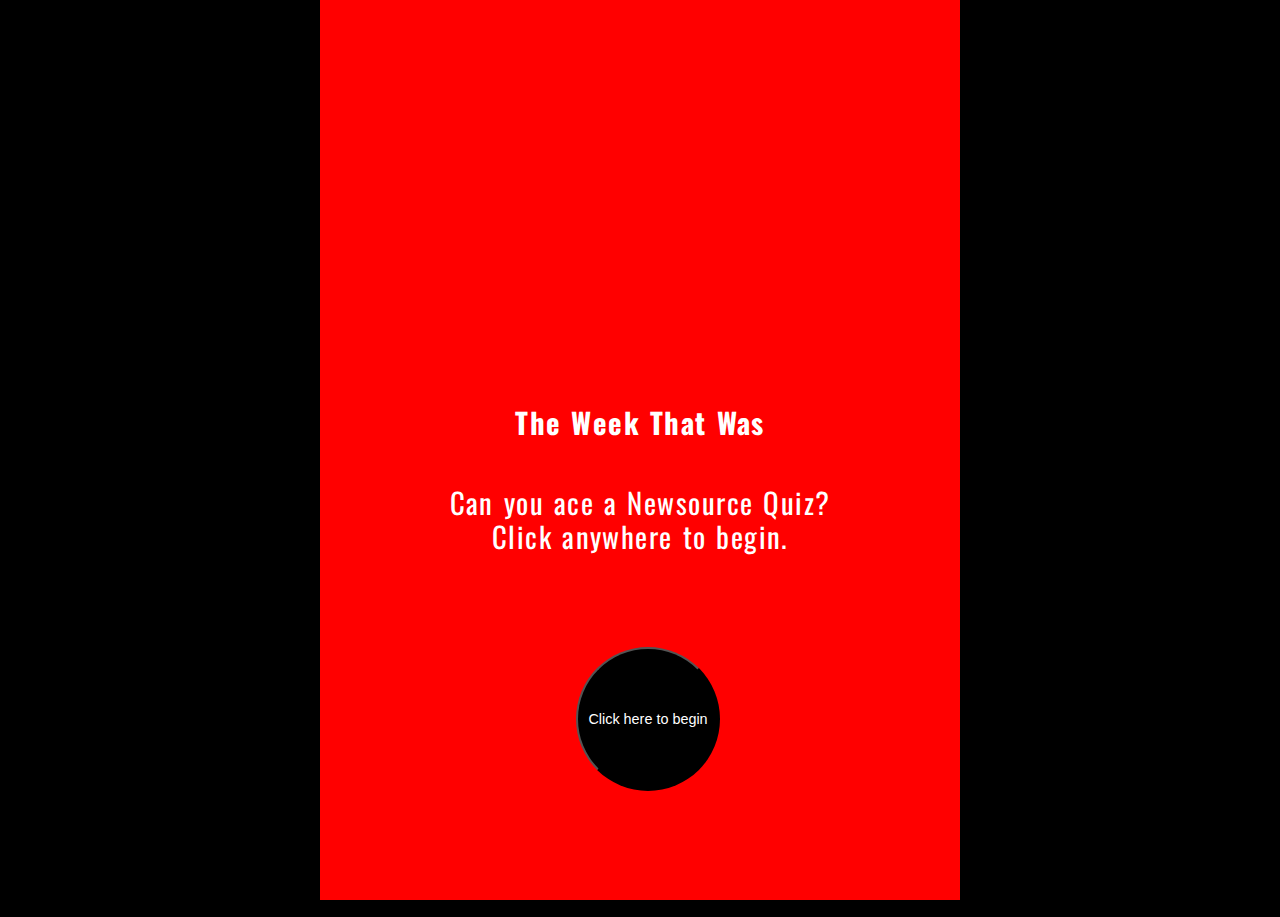
==== quiztest/index.html @ a09a920c "First Commit" ====
<!DOCTYPE html>
<html lang="en">
<head>
    <meta charset="UTF-8">
    <meta name="viewport" content="width=device-width, initial-scale=1.0">
    <meta http-equiv="X-UA-Compatible" content="ie=edge">
    <link rel="stylesheet" href="style.css">
    <link href="https://fonts.googleapis.com/css2?family=Oswald:wght@600&display=swap" rel="stylesheet">

    <title>Newsource Quiz</title>
</head>
<body>

        <div class="quiz-container">
       
            <div id = introductory-page>
              <h1> The Week That Was</h1>
              <p> Can you ace a Newsource Quiz? <br> Click anywhere to begin.</p>
              <button id= "introduction">Click here to begin</button>
        </div>
    
  
      <div id = "score-container">
        <h3 class="score-tag">Score</h3> 
        
        </div>   

        <div id= "cardOne">
               
          <img id="image" > 
                <div id = "question">
                <h3 id ="main-question"> </h3>
              
             
          </div>

          

        
       
               
</div>
  

  </div>











<script src="index.js" defer></script>
</body>
</html>
---- quiztest/style.css ----
* {
    box-sizing: border-box;
    margin: 0;
    padding: 0;
  }
  
body{
    background-color: black;
    font-family: 'Oswald', sans-serif;
    font-size: .9em;
    font-weight: normal;
    word-spacing: 0.1em;
    letter-spacing: .1em;
    line-height: 1.2;
}

.quiz-container{
    width: 50%;
    background-color: black;
    margin: 0 auto;
}

.quiz-container p{
    position: relative;
    top: 50%;
    font-size: 2em;
    text-align: center;
    color: white;
}

#cardOne, #cardTwo{
    width: 100%;
   margin: 0auto;
}

#introductory-page{
    background-color: red;
    width: 100%;
    height: 100vh;
}
h1{
    position: relative;
    top: 45%;
    text-align: center;
    color: white;
    
}


#score-container h3{
    text-align: center;  
    position: relative;
    top: .5em;  
    color: black;  
}

#score-container{
    position: fixed;
    top: 4em;
    width: 10em;
    height: 10em;
    background-color: orange;
    border-radius: 100%;
    z-index: 2;
    padding: 1em;
}

h3{ font-size: 2em;
    color: white;
    text-align: left;
    line-height: 1.5em;
}



    img {
    width: 100%;
}


button{
    width: 100%;
    height: 1.5em;
    float: left;
    font-size: 2em;
    color: white;
    background-color:black;
   margin: 0 auto;
    border-radius: 5px;
    margin-top: .2em;
}

button:hover{
    background-color: gray;
    transition: background-color .15s, font-size .15s;
    cursor: pointer;
}

.answerKey{
  font-size: 3em;
  color: white;
}

.score{
    color: black;
    padding: -1em;
}
.answer{
 color: red;   
}

#introduction{
border-radius: 50%;
height: 10em;
width: 10em;
font-size: 1em;
position: relative;
left: 40%;
top: 60%;
}
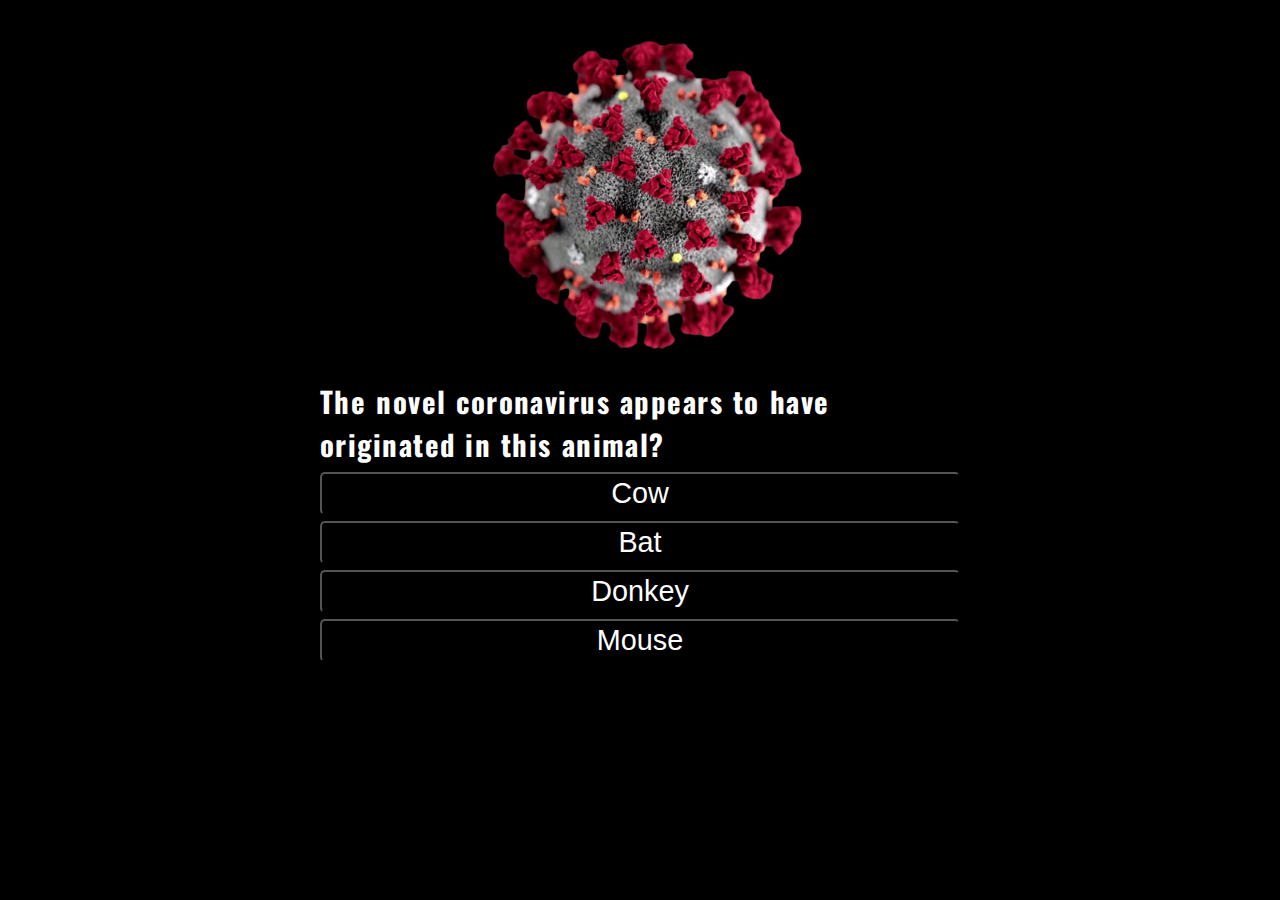
==== commit 83b97c01: "latest upload" ====
--- a/quiztest/index.html
+++ b/quiztest/index.html
@@ -9,40 +9,34 @@
 
     <title>Newsource Quiz</title>
 </head>
-<body>
+  <body>
 
         <div class="quiz-container">
-       
-            <div id = introductory-page>
-              <h1> The Week That Was</h1>
-              <p> Can you ace a Newsource Quiz? <br> Click anywhere to begin.</p>
-              <button id= "introduction">Click here to begin</button>
-        </div>
-    
+           <!--
+              <div id = introductory-page>
+               <h1> The Week That Was</h1>
+                <p> Can you ace a Newsource Quiz? <br> Click anywhere to begin.</p>
+                <button id= "introduction">Click here to begin</button>
+              </div>
+            -->
   
-      <div id = "score-container">
-        <h3 class="score-tag">Score</h3> 
-        
-        </div>   
+               <div id = "score-container">
+                  <h3 class="score-tag">Score</h3> 
+               </div>   
 
-        <div id= "cardOne">
-               
-          <img id="image" > 
-                <div id = "question">
-                <h3 id ="main-question"> </h3>
-              
-             
-          </div>
+              <div id= "cardOne">
+                <img id="image" > </div>
+                  <div id = "question"></div>
+              <h3 id ="main-question"> </h3>
+             </div>
 
           
 
-        
+      </div>       
        
                
-</div>
+
   
-
-  </div>
 
 
 
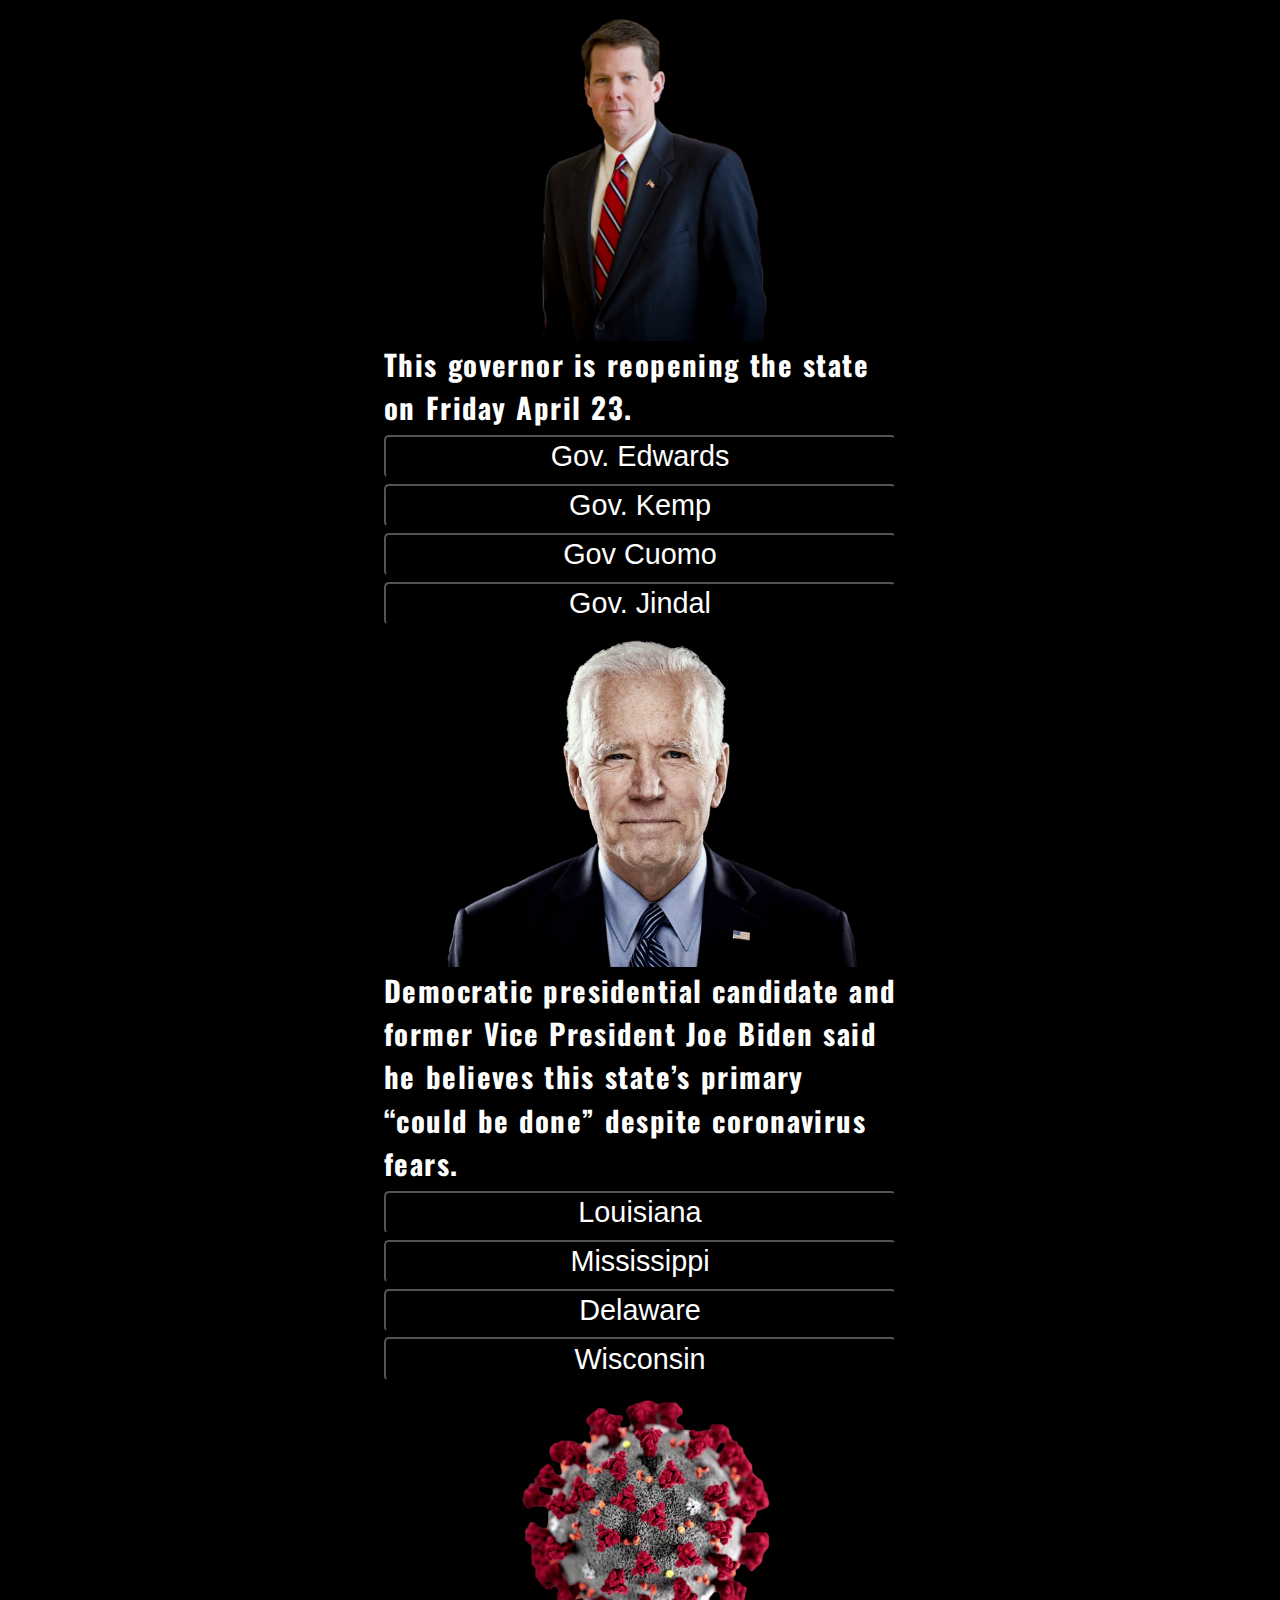
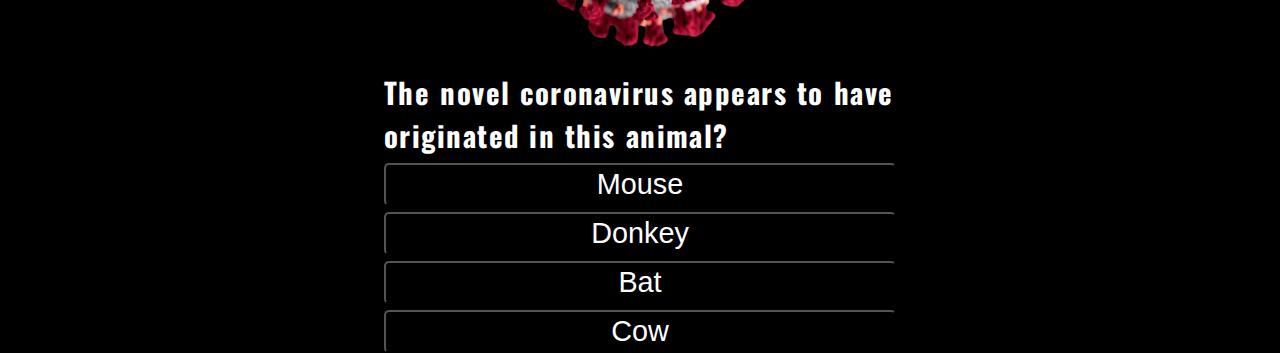
==== commit d5f241c4: "Latest Update" ====
--- a/quiztest/index.html
+++ b/quiztest/index.html
@@ -24,11 +24,9 @@
                   <h3 class="score-tag">Score</h3> 
                </div>   
 
-              <div id= "cardOne">
-                <img id="image" > </div>
-                  <div id = "question"></div>
-              <h3 id ="main-question"> </h3>
-             </div>
+           
+
+            
 
           
 
--- a/quiztest/style.css
+++ b/quiztest/style.css
@@ -29,9 +29,9 @@
     color: white;
 }
 
-#cardOne, #cardTwo{
-    width: 100%;
-   margin: 0auto;
+.cardDiv{
+    width: 40%;
+   margin: 0 auto;
 }
 
 #introductory-page{
@@ -61,9 +61,10 @@
     width: 10em;
     height: 10em;
     background-color: orange;
-    border-radius: 100%;
+    border-radius: 0%;
     z-index: 2;
     padding: 1em;
+    opacity: .8;
 }
 
 h3{ font-size: 2em;
@@ -118,4 +119,6 @@
 position: relative;
 left: 40%;
 top: 60%;
-}+}
+
+
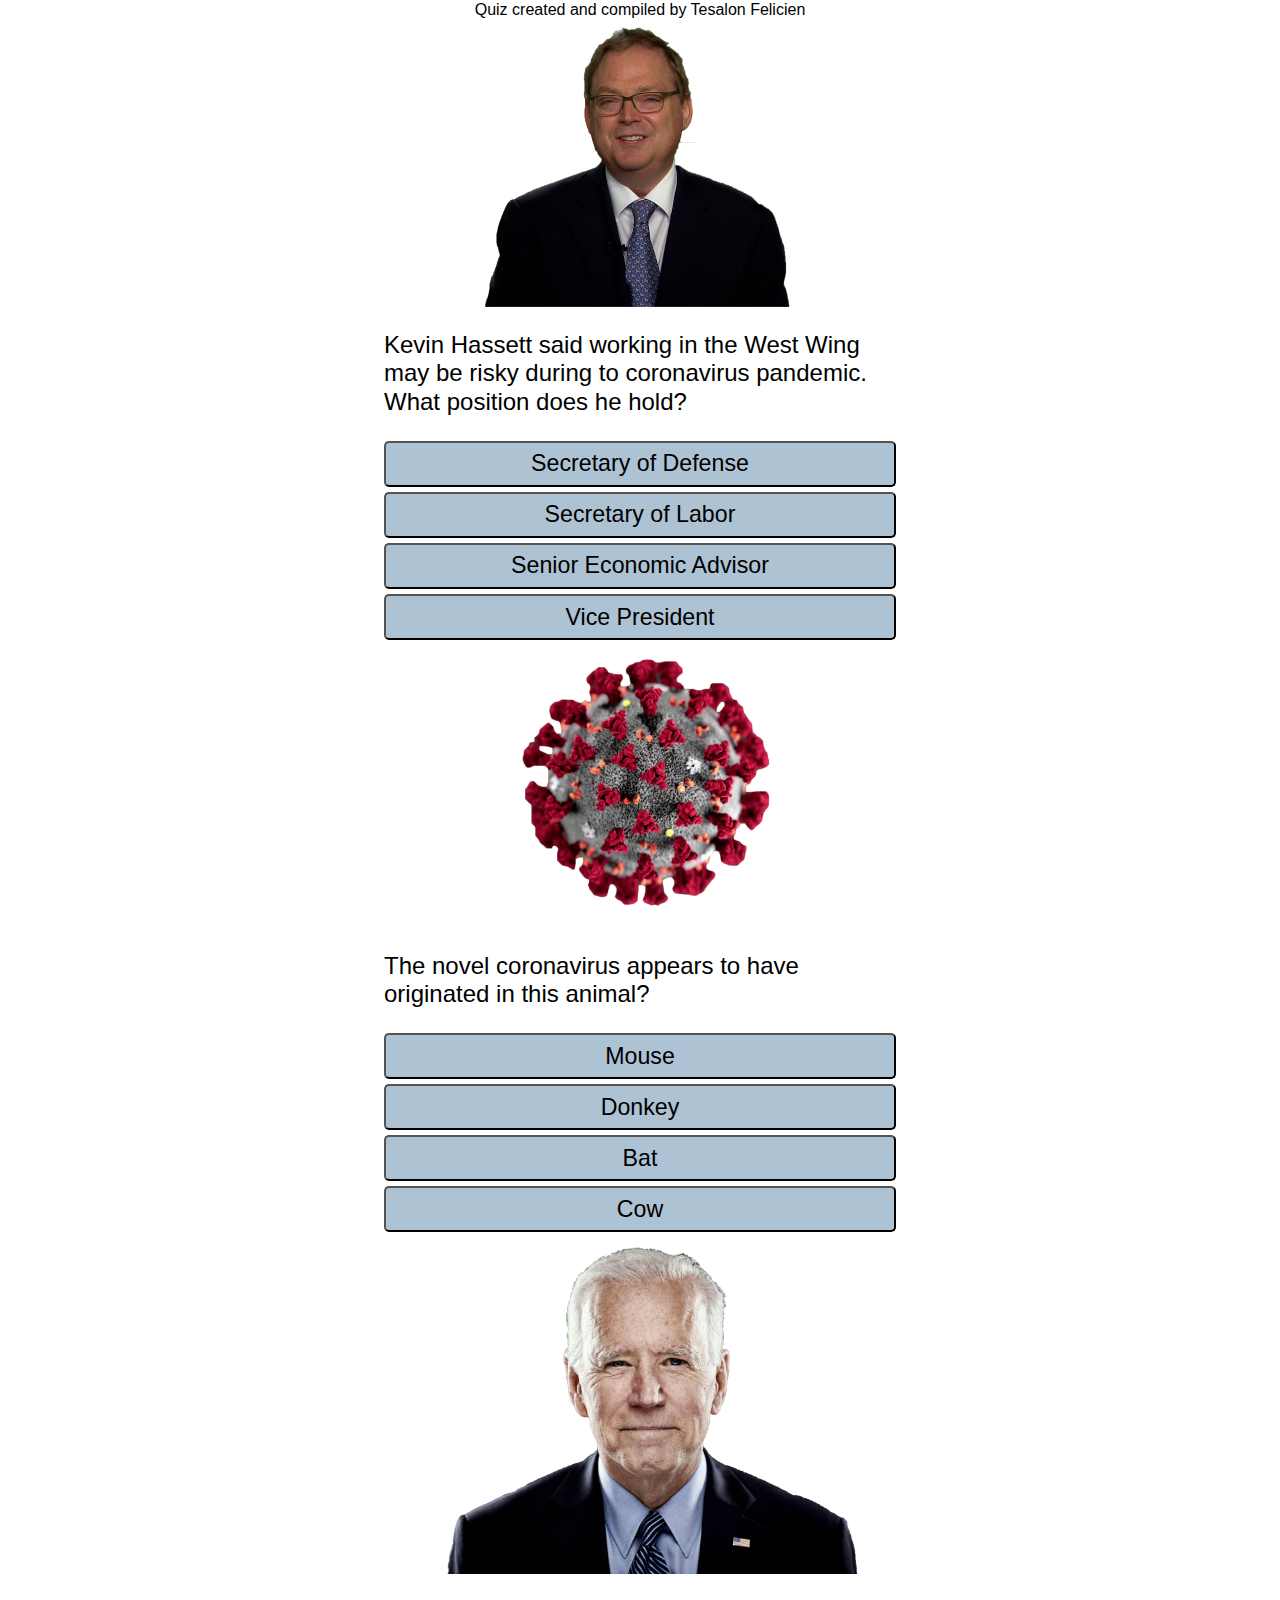
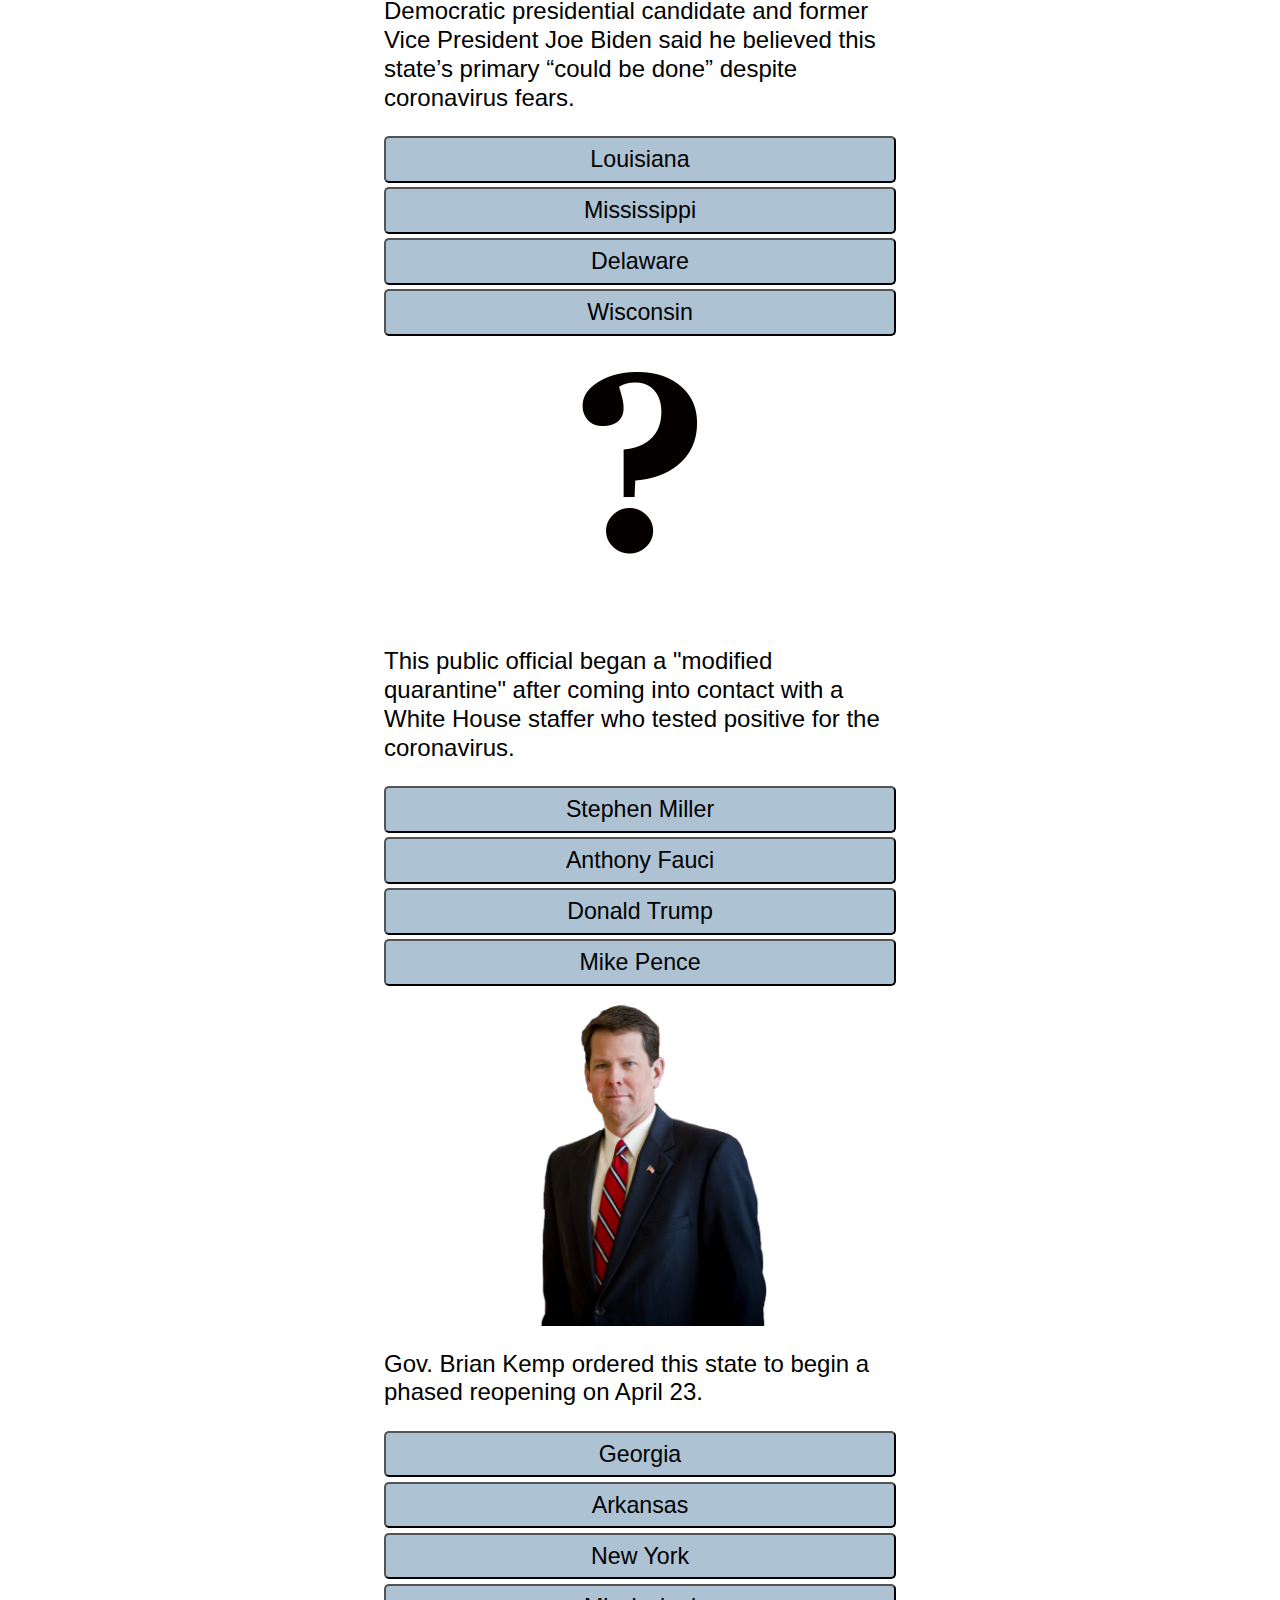
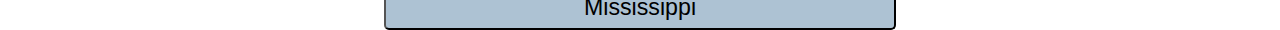
==== commit f5f33c08: "Quiz changes 70" ====
--- a/quiztest/index.html
+++ b/quiztest/index.html
@@ -24,6 +24,8 @@
                   <h3 class="score-tag">Score</h3> 
                </div>   
 
+               <p>Quiz created and compiled by Tesalon Felicien</p>
+
            
 
             
--- a/quiztest/style.css
+++ b/quiztest/style.css
@@ -6,27 +6,25 @@
   }
   
 body{
-    background-color: black;
-    font-family: 'Oswald', sans-serif;
-    font-size: .9em;
+    background-color: white;
+    font-family: Georgia, sans-serif;
     font-weight: normal;
-    word-spacing: 0.1em;
-    letter-spacing: .1em;
+
     line-height: 1.2;
 }
 
 .quiz-container{
     width: 50%;
-    background-color: black;
+    background-color:;
     margin: 0 auto;
 }
 
 .quiz-container p{
     position: relative;
     top: 50%;
-    font-size: 2em;
+    font-size: 1em;
     text-align: center;
-    color: white;
+    color: black;
 }
 
 .cardDiv{
@@ -43,34 +41,40 @@
     position: relative;
     top: 45%;
     text-align: center;
-    color: white;
+    color: black;
     
 }
-
+p{
+font-size:1em;
+}
 
 #score-container h3{
     text-align: center;  
     position: relative;
-    top: .5em;  
+    top: .4em;  
     color: black;  
+    
 }
 
 #score-container{
     position: fixed;
-    top: 4em;
-    width: 10em;
-    height: 10em;
-    background-color: orange;
+    top: 6em;
+    left: 30%;
+    width: 8em;
+    height: 8em;
+    background-color: rgb(173, 194, 211);
     border-radius: 0%;
     z-index: 2;
     padding: 1em;
     opacity: .8;
 }
 
-h3{ font-size: 2em;
-    color: white;
+h3{ font-size: 1.5em;
+    color: black;
     text-align: left;
-    line-height: 1.5em;
+    font-weight: normal;
+    margin-bottom:.8em;
+    margin-top: .8em;
 }
 
 
@@ -82,25 +86,29 @@
 
 button{
     width: 100%;
-    height: 1.5em;
+    height: 2em;
     float: left;
-    font-size: 2em;
-    color: white;
-    background-color:black;
+    font-size: 1.45em;
+    font: Georgia;
+    align:left;
+    color: black;
+    background-color: gray;
    margin: 0 auto;
     border-radius: 5px;
     margin-top: .2em;
+     background-color: rgb(173, 194, 211);
+    
 }
 
 button:hover{
-    background-color: gray;
     transition: background-color .15s, font-size .15s;
     cursor: pointer;
+   background-color: rgb(211,211,211);
 }
 
 .answerKey{
-  font-size: 3em;
-  color: white;
+  font-size: 1em;
+  color: black;
 }
 
 .score{
